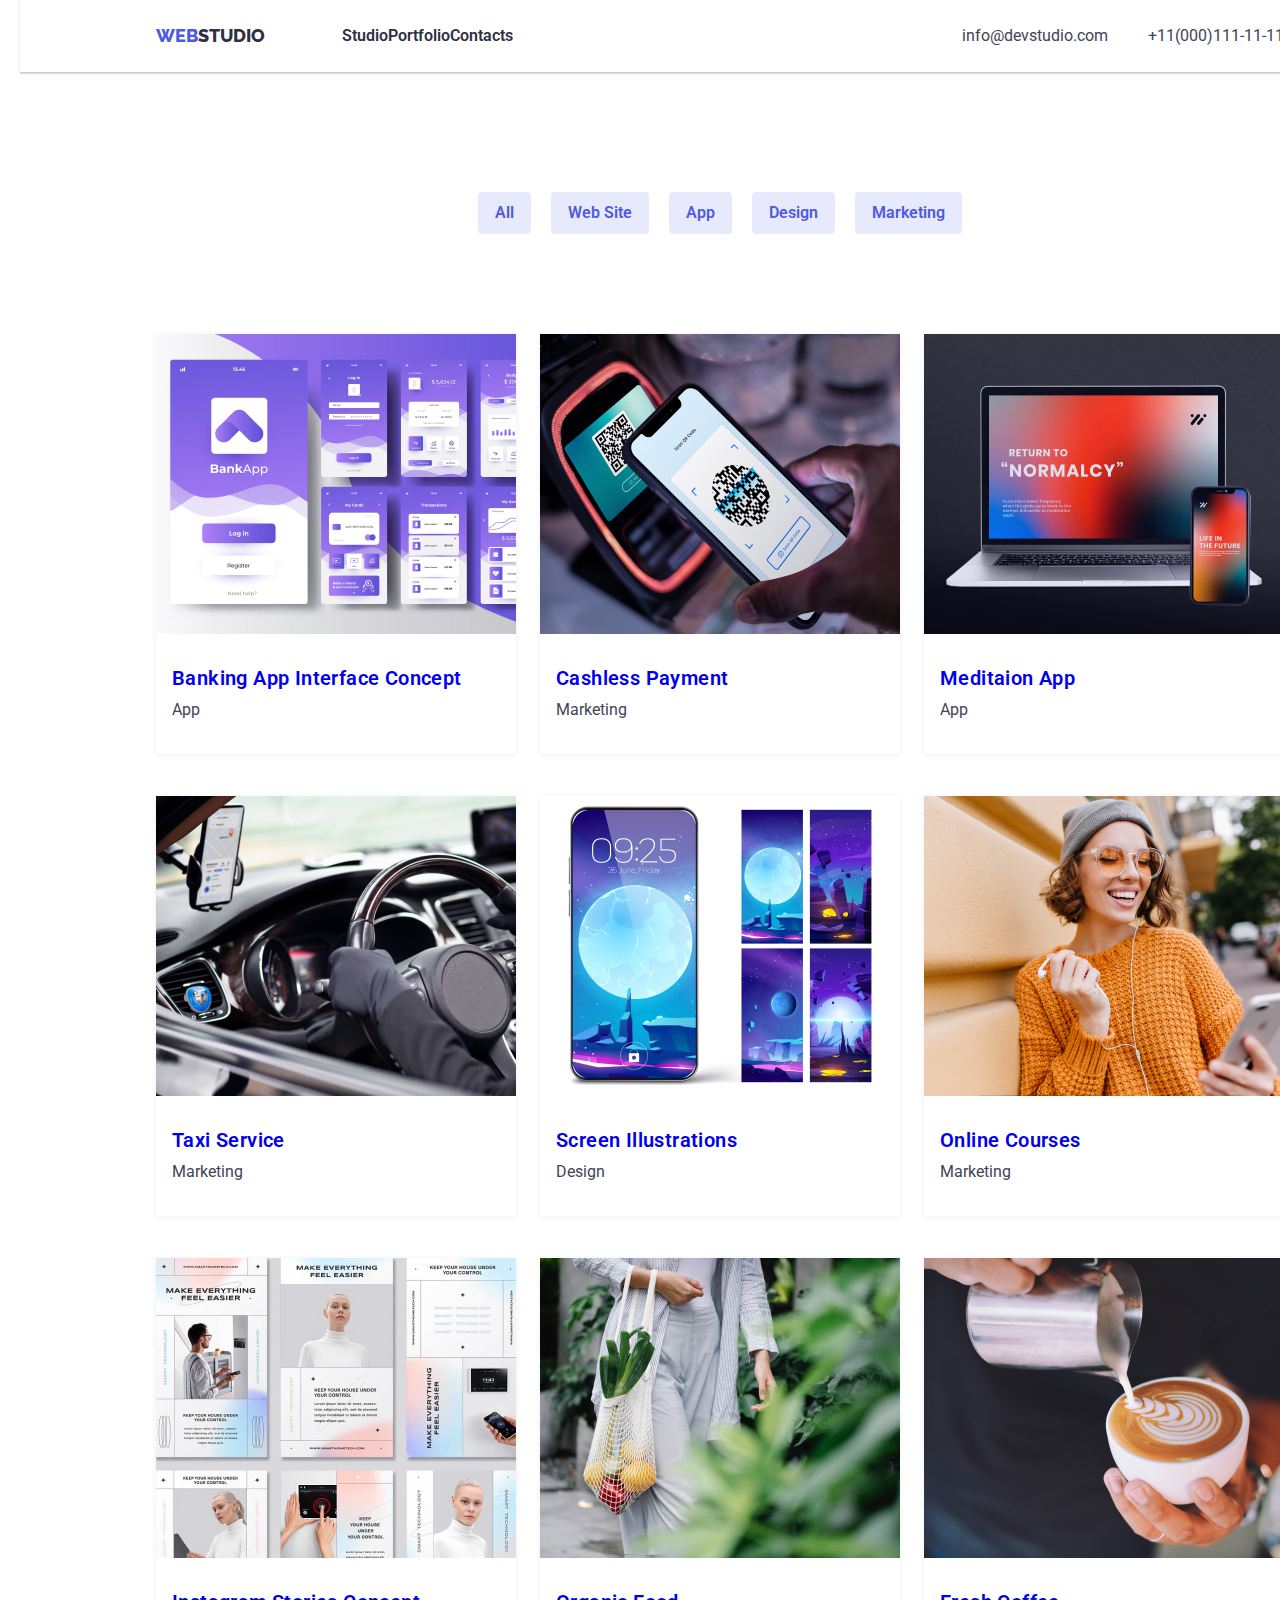
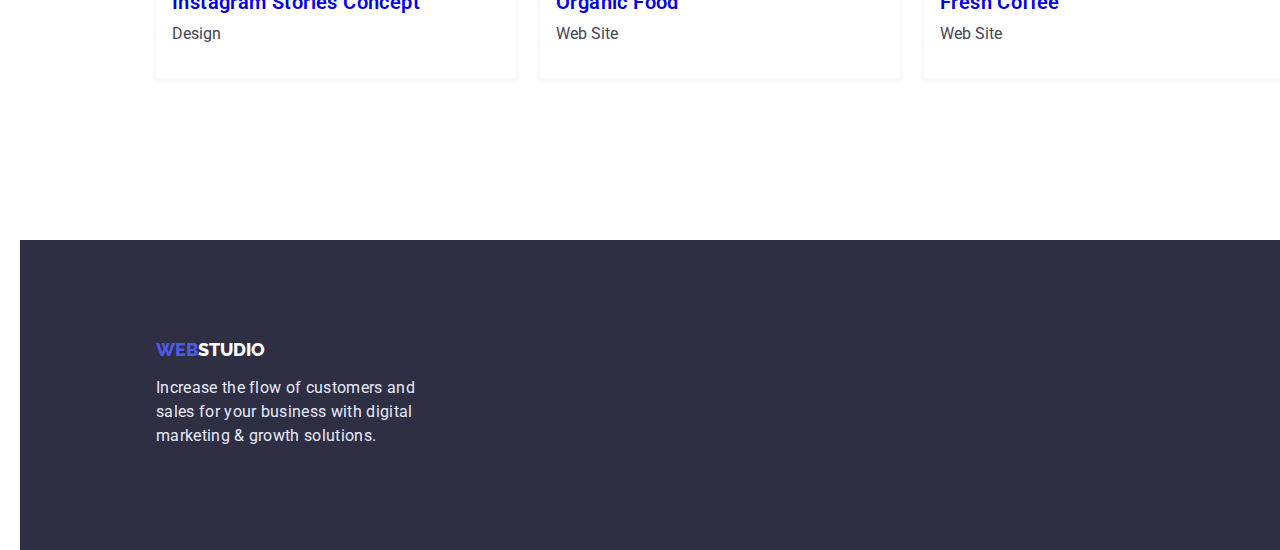
==== portfolio.html @ 69dc814d "HW3" ====
<!DOCTYPE html>
<html lang="en">
  <head>
    <meta charset="UTF-8" />
    <meta http-equiv="X-UA-Compatible" content="IE=edge" />
    <meta name="viewport" content="width=device-width, initial-scale=1.0" />
    <link
    rel="stylesheet"
    href="https://cdnjs.cloudflare.com/ajax/libs/modern-normalize/1.0.0/modern-normalize.min.css"
  />
    <link rel="stylesheet" href="style.css" />
    <link rel="preconnect" href="https://fonts.googleapis.com" />
    <link rel="preconnect" href="https://fonts.gstatic.com" crossorigin />
    <link
      href="https://fonts.googleapis.com/css2?family=Raleway:wght@800&family=Roboto:wght@400;500;700;900&display=swap"
      rel="stylesheet"
    />
    <title>Portfolio</title>
  </head>
  <body>
    <header class="header">
      <div class="container flex">
        <a href="#" class="header-logo link"
          ><span class="logo-web">web</span>studio</a
        >
        <nav>
          <ul class="nav-menu list flex">
            <li>
              <a href="index.html" class="link">Studio</a>
            </li>
            <li>
              <a href="portfolio.html" class="link">Portfolio</a>
            </li>
            <li>
              <a href="#" class="link">Contacts</a>
            </li>
          </ul>
        </nav>
        <ul class="contacts list flex">
          <li>
            <a href="mailto:info@devstudio.com" class="text link"
              >info@devstudio.com</a
            >
          </li>
          <li>
            <a href="tel:+11(000)111-11-11" class="text link">+11(000)111-11-11</a>
          </li>
        </ul>
      </div>
    </header>
    <main>
      <section class="filter section">
        <div class="container">
          <h1 class="primary-title">Portfolio</h1>
          <ul class="filter-list_buttons list flex">
            <li>
              <button type="button" class="filter-button">All</button>
            </li>
            <li>
              <button type="button" class="filter-button">Web Site</button>
            </li>
            <li>
              <button type="button" class="filter-button">App</button>
            </li>
            <li>
              <button type="button" class="filter-button">Design</button>
            </li>
            <li>
              <button type="button" class="filter-button">Marketing</button>
            </li>
          </ul>
          <ul class="filter-list_card list flex">
            <li class="filter-card">
              <a href="#" class="link">
                <img class="filter-image"
                  src="./image/filterfoto/bankingapp.jpg"
                  alt="Banking App"
                  width="360"
                />
                <h2 class="secondary-title">Banking App Interface Concept</h2>
                <p class="text">App</p>
              </a>
            </li>
            <li class="filter-card">
              <a href="#" class="link">
                <img class="filter-image"
                  src="./image/filterfoto/cashlesspayment.jpg"
                  alt="Cashless Payment"
                  width="360"
                />
                <h2 class="secondary-title" >Cashless Payment</h2>
                <p class="text">Marketing</p>
              </a>
            </li>
            <li class="filter-card">
              <a href="#" class="link">
                <img class="filter-image"
                  src="./image/filterfoto/meditaionapp.jpg"
                  alt="Meditaion App"
                  width="360"
                />
                <h2 class="secondary-title" >Meditaion App</h2>
                <p class="text">App</p>
              </a>
            </li>
            <li class="filter-card">
              <a href="#" class="link">
                <img class="filter-image"
                  src="./image/filterfoto/taxiservice.jpg"
                  alt="Taxi Service"
                  width="360"
                />
                <h2 class="secondary-title" >Taxi Service</h2>
                <p class="text">Marketing</p>
              </a>
            </li>
            <li class="filter-card">
              <a href="#" class="link">
                <img class="filter-image"
                  src="./image/filterfoto/screenillustrations.jpg"
                  alt="Screen Illustrations"
                  width="360"
                />
                <h2 class="secondary-title" >Screen Illustrations</h2>
                <p class="text">Design</p>
              </a>
            </li>
            <li class="filter-card">
              <a href="#" class="link">
                <img class="filter-image"
                  src="./image/filterfoto/onlinecourses.jpg"
                  alt="Online Courses"
                  width="360"
                />
                <h2 class="secondary-title" >Online Courses</h2>
                <p class="text">Marketing</p>
              </a>
            </li>
            <li class="filter-card">
              <a href="#" class="link">
                <img class="filter-image"
                  src="./image/filterfoto/instagramstoriesconcept.jpg"
                  alt="Instagram Stories"
                  width="360"
                />
                <h2 class="secondary-title" >Instagram Stories Concept</h2>
                <p class="text">Design</p>
              </a>
            </li>
            <li class="filter-card">
              <a href="#" class="link">
                <img class="filter-image"
                  src="./image/filterfoto/organicfood.jpg"
                  alt="Organic Food"
                  width="360"
                />
                <h2 class="secondary-title" >Organic Food</h2>
                <p class="text">Web Site</p>
              </a>
            </li>
            <li class="filter-card">
              <a href="#" class="link">
                <img class="filter-image"
                  src="./image/filterfoto/freshcoffee.jpg"
                  alt="Fresh Coffee"
                  width="360"
                />
                <h2 class="secondary-title" >Fresh Coffee</h2>
                <p class="text">Web Site</p>
              </a>
            </li>
          </ul>
        </div>
      </section>
    </main>
    <footer class="footer">
      <div class="container">
        <a href="#" class="footer-logo link"
          ><span class="logo-web">web</span
          ><span class="logo-studio">studio</span></a
        >
        <p class="footer-description">
          Increase the flow of customers and
          sales for your business with digital
          marketing & growth solutions.
        </p>
      </div>
      
    </footer>
  </body>
</html>
---- style.css ----
:root {
  /* IRIS */
  --PrimaryBrand: #4d5ae5;

  /* Navy blue */
  --Dark: #2e2f42;

  /* GREEN */
  --Success: #31d0aa;

  /* SLATE */
  --Text: #434455;

  /* LIGHT SLATE */
  --SubtleText: #8e8f99;

  /* Сornflower */
  --Accent: #e7e9fc;

  /* CLOUD */
  --Light: #f4f4fd;

  --White: #ffffff;
}

h1,
h2,
h3,
h4,
h5,
h6,
p,
ul {
  padding: 0;
  margin: 0;
}

img {
  display: block;
}

body {
  font-family: "Roboto", sans-serif;
  color: var(--Dark);
  background-color: var(--White);
  width: 1440px;
  margin: 0 auto;
  padding: 0 20px;
}

.primary-title {
  font-size: 56px;
  line-height: 1.071;
  font-weight: 600;
}

.secondary-title {
  font-size: 36px;
  line-height: 1.111;
  font-weight: 600;
  margin-bottom: 72px;
}

.third-title {
  font-size: 20px;
  line-height: 1.2;
  font-weight: 600;
  margin-bottom: 8px;
}

.link {
  text-decoration: none;
}

.list {
  list-style: none;
}

.flex {
  display: flex;
}

.container {
  width: 1128px;
  margin: 0 auto;
}

.text-align {
  text-align: center;
}

/* HEADER */

.header {
  height: 72px;
  background: #ffffff;
  box-shadow: 0px 2px 1px rgba(46, 47, 66, 0.08),
    0px 1px 1px rgba(46, 47, 66, 0.16), 0px 1px 6px rgba(46, 47, 66, 0.08);
}

.header .container {
  align-items: center;
  height: inherit;
}

.header-logo {
  font-family: "Raleway", sans-serif;
  color: var(--Dark);
  text-transform: uppercase;
  font-size: 18px;
  line-height: 1.333;
  font-weight: 800;
  margin-right: 77px;
}

.logo-web {
  color: var(--PrimaryBrand);
}

.nav-menu {
  justify-content: space-between;
}
.nav-menu a {
  color: var(--Dark);
  line-height: 1.5;
  font-weight: 600;
}

.nav-menu a:hover {
  color: var(--Text);
}

.nav-menu a:focus {
  color: var(--Text);
}

.nav-menu a:active {
  color: var(--PrimaryBrand);
}

.contacts {
  margin-left: auto;
}

.contacts li:first-child {
  margin-right: 40px;
}

.contacts a:hover {
  color: var(--PrimaryBrand);
}

.contacts a:focus {
  color: var(--PrimaryBrand);
}

.text {
  color: var(--Text);
  line-height: 1.5;
}

/* MAIN */

.section {
  padding-top: 120px;
  padding-bottom: 120px;
}

.service {
  background-color: var(--Dark);
  color: var(--White);
  height: 603px;
  text-align: center;
  padding-top: 192px;
  box-sizing: border-box;
}

.service .primary-title {
  margin-bottom: 48px;
  letter-spacing: 0.02em;
  margin: 0 0 48px 0;
  text-align: center;
}

.service-button {
  color: var(--White);
  background-color: var(--PrimaryBrand);
  font-size: 16px;
  line-height: 1.187;
  font-weight: 600;
  cursor: pointer;
  font-family: inherit;
  border-radius: 4px;
  padding: 16px 32px;
  letter-spacing: 0.04em;
}

.service-button:hover {
  background-color: var(--PrimaryBrand);
}

.service-button:focus {
  background-color: var(--PrimaryBrand);
}

.service-button:active {
  background-color: #404bbf;
}

/* Advanteges */

.advanteges {
  padding-bottom: 120зч;
}

.advanteges .secondary-title {
  display: none;
}

.advantages-cards {
  margin-right: -24px;
}
.advantages-cards li {
  flex-basis: calc(100% / 4 - 24px);
  margin-right: 24px;
}

/* OURWORKS */

.ourworks {
  padding-top: 0;
}

.ourworks-cards {
  justify-content: space-between;
}

/* Our TEAM */

.ourteam {
  background-color: #f4f4fd;
  height: 732px;
}

.ourteam .container {
  height: 100%;
}


.ourteam-cards {
  justify-content: space-between;
  text-align: center;
}

.ourteam-cards li {
  box-shadow: 0px 1px 6px rgba(46, 47, 66, 0.08),
    0px 1px 1px rgba(46, 47, 66, 0.16), 0px 2px 1px rgba(46, 47, 66, 0.08);
  border-radius: 0px 0px 4px 4px;
  background-color: var(--White);
}

.ourteam-cards img {
  margin-bottom: 32px;
}

.ourteam-cards_position {
  margin: 0px auto 32px;
}

/* FOOTER */

.footer {
  background-color: var(--Dark);
  height: 310px;
}

.footer .container {
  padding-top: 100px;
}

.footer-logo {
  font-family: "Raleway", sans-serif;
  text-transform: uppercase;
  font-size: 18px;
  line-height: 1.116;
  font-weight: 800;
  display: inline-block;
  margin-bottom: 16px;
}

.logo-studio {
  color: var(--White);
}

.footer-description {
  color: var(--Accent);
  line-height: 1.5;
  font-size: 16px;
  letter-spacing: 0.02em;
  width: 264px;
}

/* PORTFOLIO CSS */

.filter .primary-title {
  display: none;
}

.filter-list_buttons {
  justify-content: center;
}

.filter-list_buttons li {
  margin-right: 20px;
}

.filter-list_buttons li:last-child {
  margin-right: 0;
}

.filter-button {
  background-color: var(--Accent);
  color: var(--PrimaryBrand);
  cursor: pointer;
  font-family: inherit;
  font-size: 16px;
  line-height: 1.5;
  font-weight: 600;
  border-radius: 4px;
  padding: 8px 16px;
  border: 1px solid #e7e9fc;
}

.filter-button:last-child {
  margin-right: 0;
}

.filter-button:hover {
  background-color: var(--PrimaryBrand);
  color: var(--White);
  box-shadow: 0px 3px 1px rgba(0, 0, 0, 0.1), 0px 2px 1px rgba(0, 0, 0, 0.08),
    0px 2px 2px rgba(0, 0, 0, 0.12);
}

.filter-button:focus {
  background-color: var(--PrimaryBrand);
  color: var(--White);
}

.filter-list_card {
  flex-wrap: wrap;
  margin-top: 100px;
  margin-right: -24px;  
}

.filter-card {
  flex-basis: calc(100% / 3 - 24px);
  height: 420px;
  margin-bottom: 42px;
  box-shadow: 0px 1px 6px rgba(46, 47, 66, 0.08);
  margin-right: 24px;
}

.filter-card p {
  padding-bottom: 32px;
  margin-left: 16px;
}

.filter-image {
  margin-bottom: 32px;
}

.filter-card .secondary-title {
  font-weight: 600;
  font-size: 20px;
  line-height: 1.2;
  letter-spacing: 0.02em;
  margin-bottom: 8px;
  margin-left: 16px;
}
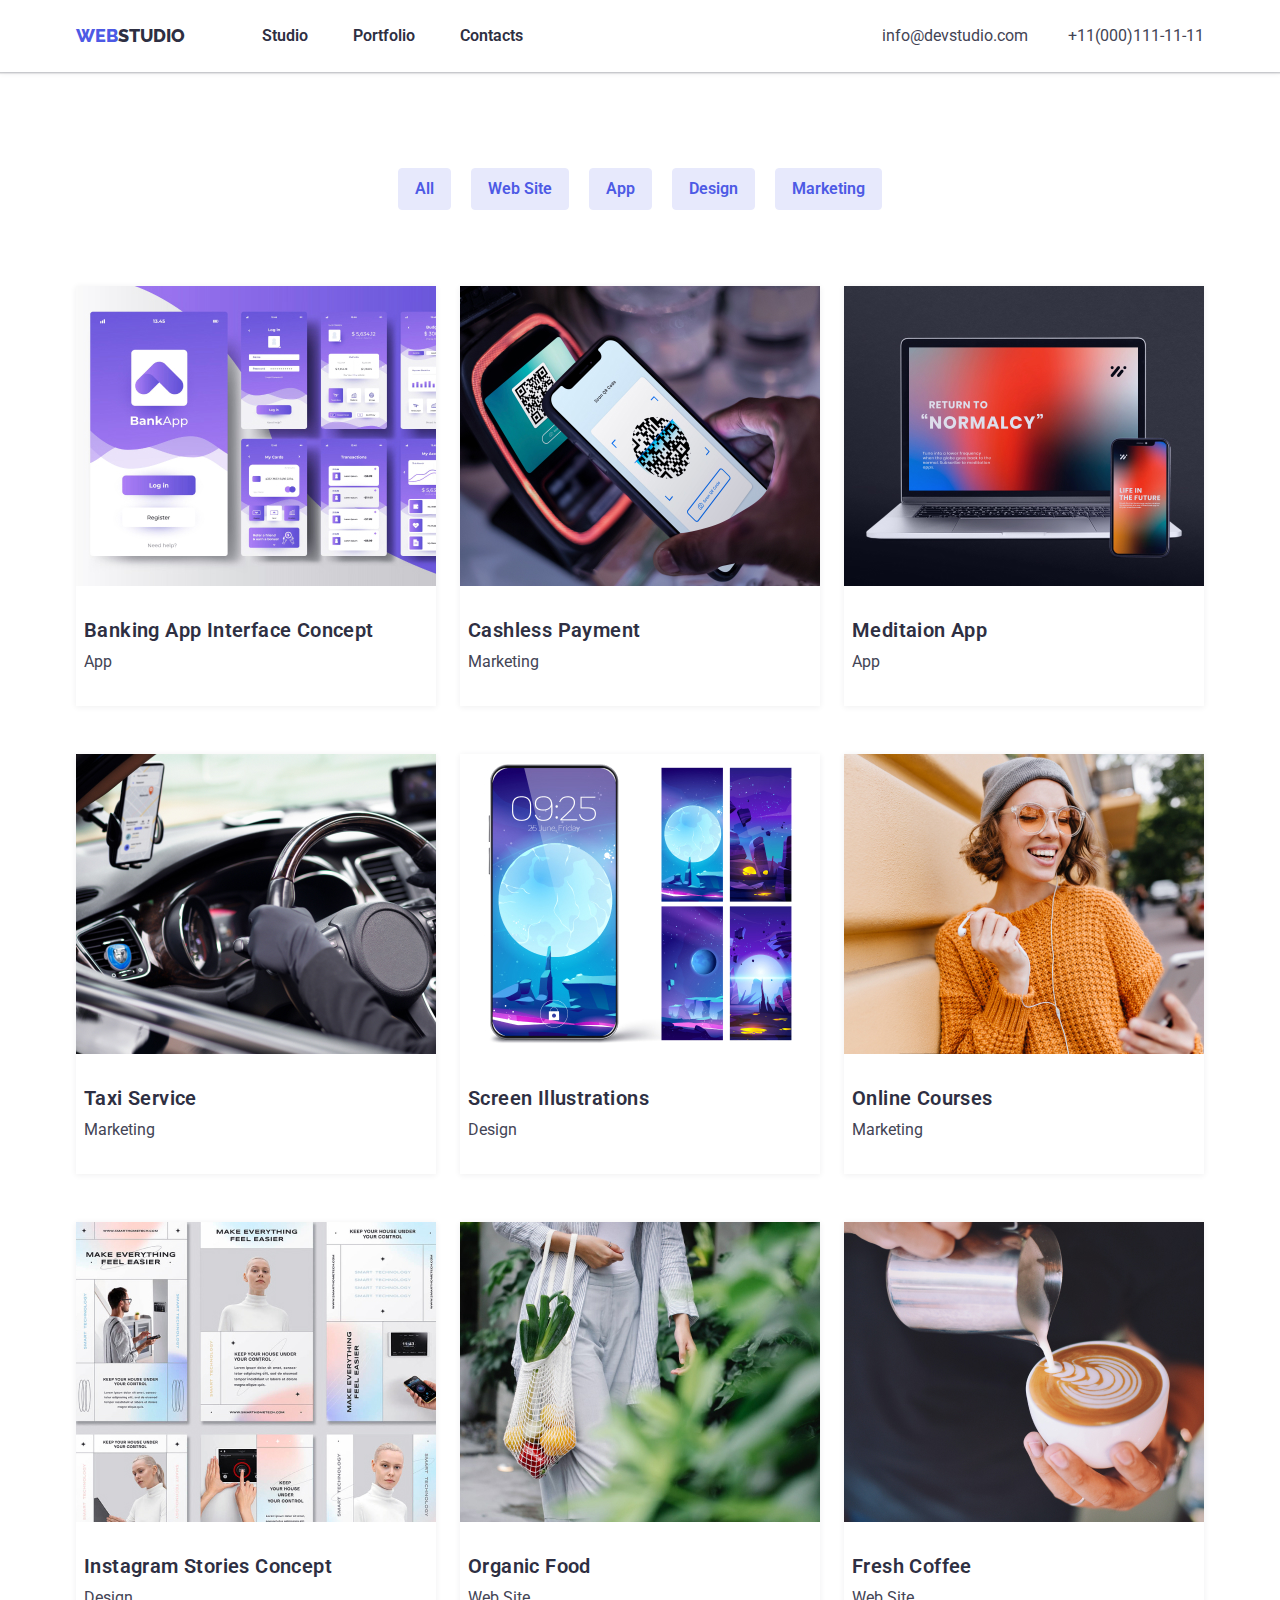
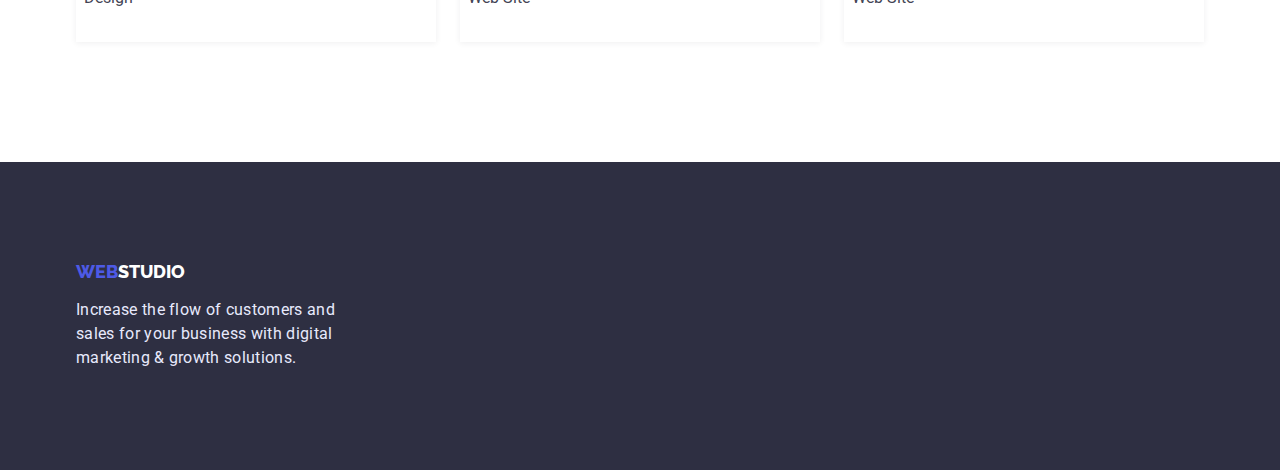
==== commit c173c95d: "HW3 ver.2" ====
--- a/portfolio.html
+++ b/portfolio.html
@@ -77,8 +77,10 @@
                   alt="Banking App"
                   width="360"
                 />
-                <h2 class="secondary-title">Banking App Interface Concept</h2>
-                <p class="text">App</p>
+                <div class="filter-card_info">
+                  <h2 class="secondary-title">Banking App Interface Concept</h2>
+                  <p class="text">App</p>
+                </div>
               </a>
             </li>
             <li class="filter-card">
@@ -88,8 +90,10 @@
                   alt="Cashless Payment"
                   width="360"
                 />
-                <h2 class="secondary-title" >Cashless Payment</h2>
-                <p class="text">Marketing</p>
+                <div class="filter-card_info">
+                  <h2 class="secondary-title" >Cashless Payment</h2>
+                  <p class="text">Marketing</p>
+                </div>
               </a>
             </li>
             <li class="filter-card">
@@ -99,8 +103,10 @@
                   alt="Meditaion App"
                   width="360"
                 />
-                <h2 class="secondary-title" >Meditaion App</h2>
-                <p class="text">App</p>
+                <div class="filter-card_info">
+                  <h2 class="secondary-title" >Meditaion App</h2>
+                  <p class="text">App</p>
+                </div>
               </a>
             </li>
             <li class="filter-card">
@@ -110,8 +116,10 @@
                   alt="Taxi Service"
                   width="360"
                 />
-                <h2 class="secondary-title" >Taxi Service</h2>
-                <p class="text">Marketing</p>
+                <div class="filter-card_info">
+                  <h2 class="secondary-title" >Taxi Service</h2>
+                  <p class="text">Marketing</p>
+                </div>
               </a>
             </li>
             <li class="filter-card">
@@ -121,8 +129,10 @@
                   alt="Screen Illustrations"
                   width="360"
                 />
-                <h2 class="secondary-title" >Screen Illustrations</h2>
-                <p class="text">Design</p>
+                <div class="filter-card_info">
+                  <h2 class="secondary-title" >Screen Illustrations</h2>
+                  <p class="text">Design</p>
+                </div>
               </a>
             </li>
             <li class="filter-card">
@@ -132,8 +142,10 @@
                   alt="Online Courses"
                   width="360"
                 />
-                <h2 class="secondary-title" >Online Courses</h2>
-                <p class="text">Marketing</p>
+                <div class="filter-card_info">
+                  <h2 class="secondary-title" >Online Courses</h2>
+                  <p class="text">Marketing</p>
+                </div>
               </a>
             </li>
             <li class="filter-card">
@@ -143,8 +155,10 @@
                   alt="Instagram Stories"
                   width="360"
                 />
-                <h2 class="secondary-title" >Instagram Stories Concept</h2>
-                <p class="text">Design</p>
+                <div class="filter-card_info">
+                  <h2 class="secondary-title" >Instagram Stories Concept</h2>
+                  <p class="text">Design</p>
+                </div>
               </a>
             </li>
             <li class="filter-card">
@@ -154,8 +168,10 @@
                   alt="Organic Food"
                   width="360"
                 />
-                <h2 class="secondary-title" >Organic Food</h2>
-                <p class="text">Web Site</p>
+                <div class="filter-card_info">
+                  <h2 class="secondary-title" >Organic Food</h2>
+                  <p class="text">Web Site</p>
+                </div>
               </a>
             </li>
             <li class="filter-card">
@@ -165,8 +181,10 @@
                   alt="Fresh Coffee"
                   width="360"
                 />
-                <h2 class="secondary-title" >Fresh Coffee</h2>
-                <p class="text">Web Site</p>
+                <div class="filter-card_info">
+                  <h2 class="secondary-title" >Fresh Coffee</h2>
+                  <p class="text">Web Site</p>
+                </div>
               </a>
             </li>
           </ul>
--- a/style.css
+++ b/style.css
@@ -43,9 +43,6 @@
   font-family: "Roboto", sans-serif;
   color: var(--Dark);
   background-color: var(--White);
-  width: 1440px;
-  margin: 0 auto;
-  padding: 0 20px;
 }
 
 .primary-title {
@@ -58,6 +55,7 @@
   font-size: 36px;
   line-height: 1.111;
   font-weight: 600;
+  color: var(--Dark);
   margin-bottom: 72px;
 }
 
@@ -65,7 +63,6 @@
   font-size: 20px;
   line-height: 1.2;
   font-weight: 600;
-  margin-bottom: 8px;
 }
 
 .link {
@@ -81,8 +78,9 @@
 }
 
 .container {
-  width: 1128px;
+  width: 1158px;
   margin: 0 auto;
+  padding: 0 15px;
 }
 
 .text-align {
@@ -92,16 +90,16 @@
 /* HEADER */
 
 .header {
-  height: 72px;
   background: #ffffff;
   box-shadow: 0px 2px 1px rgba(46, 47, 66, 0.08),
     0px 1px 1px rgba(46, 47, 66, 0.16), 0px 1px 6px rgba(46, 47, 66, 0.08);
 }
 
-.header .container {
-  align-items: center;
-  height: inherit;
-}
+.header .link {
+  padding: 24px 0;
+  display: inline-block;
+}
+
 
 .header-logo {
   font-family: "Raleway", sans-serif;
@@ -118,6 +116,7 @@
 }
 
 .nav-menu {
+  width: 261px;
   justify-content: space-between;
 }
 .nav-menu a {
@@ -169,9 +168,7 @@
 .service {
   background-color: var(--Dark);
   color: var(--White);
-  height: 603px;
-  text-align: center;
-  padding-top: 192px;
+  padding: 192px 0;
   box-sizing: border-box;
 }
 
@@ -179,7 +176,6 @@
   margin-bottom: 48px;
   letter-spacing: 0.02em;
   margin: 0 0 48px 0;
-  text-align: center;
 }
 
 .service-button {
@@ -209,10 +205,6 @@
 
 /* Advanteges */
 
-.advanteges {
-  padding-bottom: 120зч;
-}
-
 .advanteges .secondary-title {
   display: none;
 }
@@ -231,6 +223,9 @@
   padding-top: 0;
 }
 
+.ourworks .secondary-title {
+}
+
 .ourworks-cards {
   justify-content: space-between;
 }
@@ -239,17 +234,14 @@
 
 .ourteam {
   background-color: #f4f4fd;
-  height: 732px;
 }
 
 .ourteam .container {
   height: 100%;
 }
 
-
 .ourteam-cards {
   justify-content: space-between;
-  text-align: center;
 }
 
 .ourteam-cards li {
@@ -259,23 +251,20 @@
   background-color: var(--White);
 }
 
-.ourteam-cards img {
-  margin-bottom: 32px;
-}
-
-.ourteam-cards_position {
-  margin: 0px auto 32px;
+.ourteam-cards .third-title {
+  margin-bottom: 8px;
+}
+
+.ourteam-cards_info {
+  padding: 32px 0;
+  margin: 0 auto;
 }
 
 /* FOOTER */
 
 .footer {
   background-color: var(--Dark);
-  height: 310px;
-}
-
-.footer .container {
-  padding-top: 100px;
+  padding: 100px 0;
 }
 
 .footer-logo {
@@ -286,6 +275,7 @@
   font-weight: 800;
   display: inline-block;
   margin-bottom: 16px;
+  padding: 0;
 }
 
 .logo-studio {
@@ -302,12 +292,17 @@
 
 /* PORTFOLIO CSS */
 
+.filter {
+  padding-top: 96px;
+}
+
 .filter .primary-title {
   display: none;
 }
 
 .filter-list_buttons {
   justify-content: center;
+  margin-bottom: 76px;
 }
 
 .filter-list_buttons li {
@@ -349,25 +344,30 @@
 
 .filter-list_card {
   flex-wrap: wrap;
-  margin-top: 100px;
-  margin-right: -24px;  
+  margin-right: -24px;
 }
 
 .filter-card {
   flex-basis: calc(100% / 3 - 24px);
-  height: 420px;
-  margin-bottom: 42px;
   box-shadow: 0px 1px 6px rgba(46, 47, 66, 0.08);
   margin-right: 24px;
-}
-
-.filter-card p {
-  padding-bottom: 32px;
-  margin-left: 16px;
+  margin-bottom: 48px;
+}
+
+.filter-card:nth-last-child(-n+3) {
+  margin-bottom: 0;
 }
 
 .filter-image {
-  margin-bottom: 32px;
+  width: 100%;
+}
+
+.filter-card_info {
+  padding: 32px 0 32px 8px;
+}
+
+.filter-card_info .secondary-title {
+  margin-bottom: 8px;
 }
 
 .filter-card .secondary-title {
@@ -375,6 +375,4 @@
   font-size: 20px;
   line-height: 1.2;
   letter-spacing: 0.02em;
-  margin-bottom: 8px;
-  margin-left: 16px;
-}
+}
